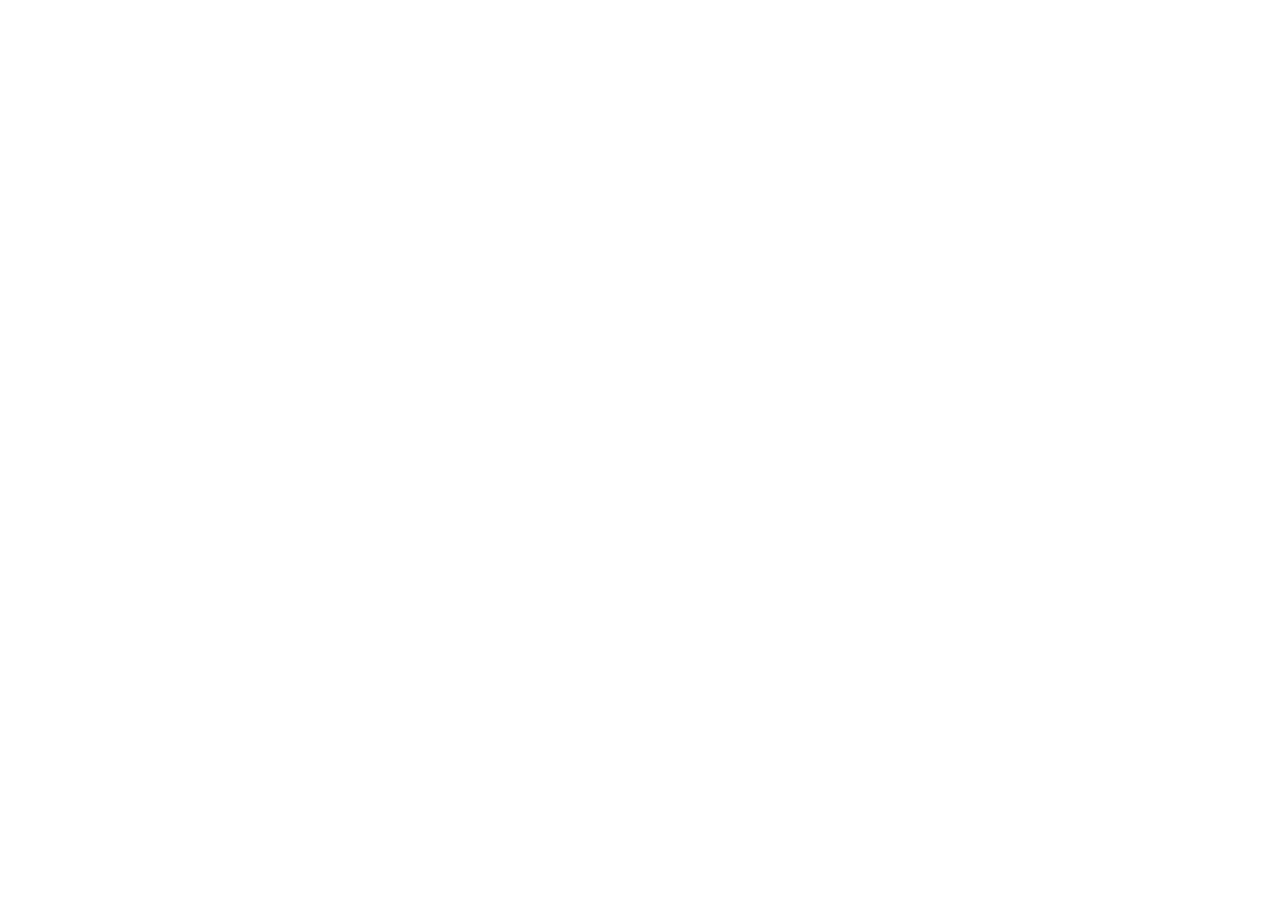
==== index.html @ 3d3da6aa "Privacy page and home redirect for GitHub Pages" ====
<!doctype html><meta charset="utf-8"><title>Papers for Peace of Mind</title><meta http-equiv="refresh" content="0;url=https://www.etsy.com/shop/PapersForPeaceOfMind"><a href="https://www.etsy.com/shop/PapersForPeaceOfMind">Papers for Peace of Mind on Etsy</a>
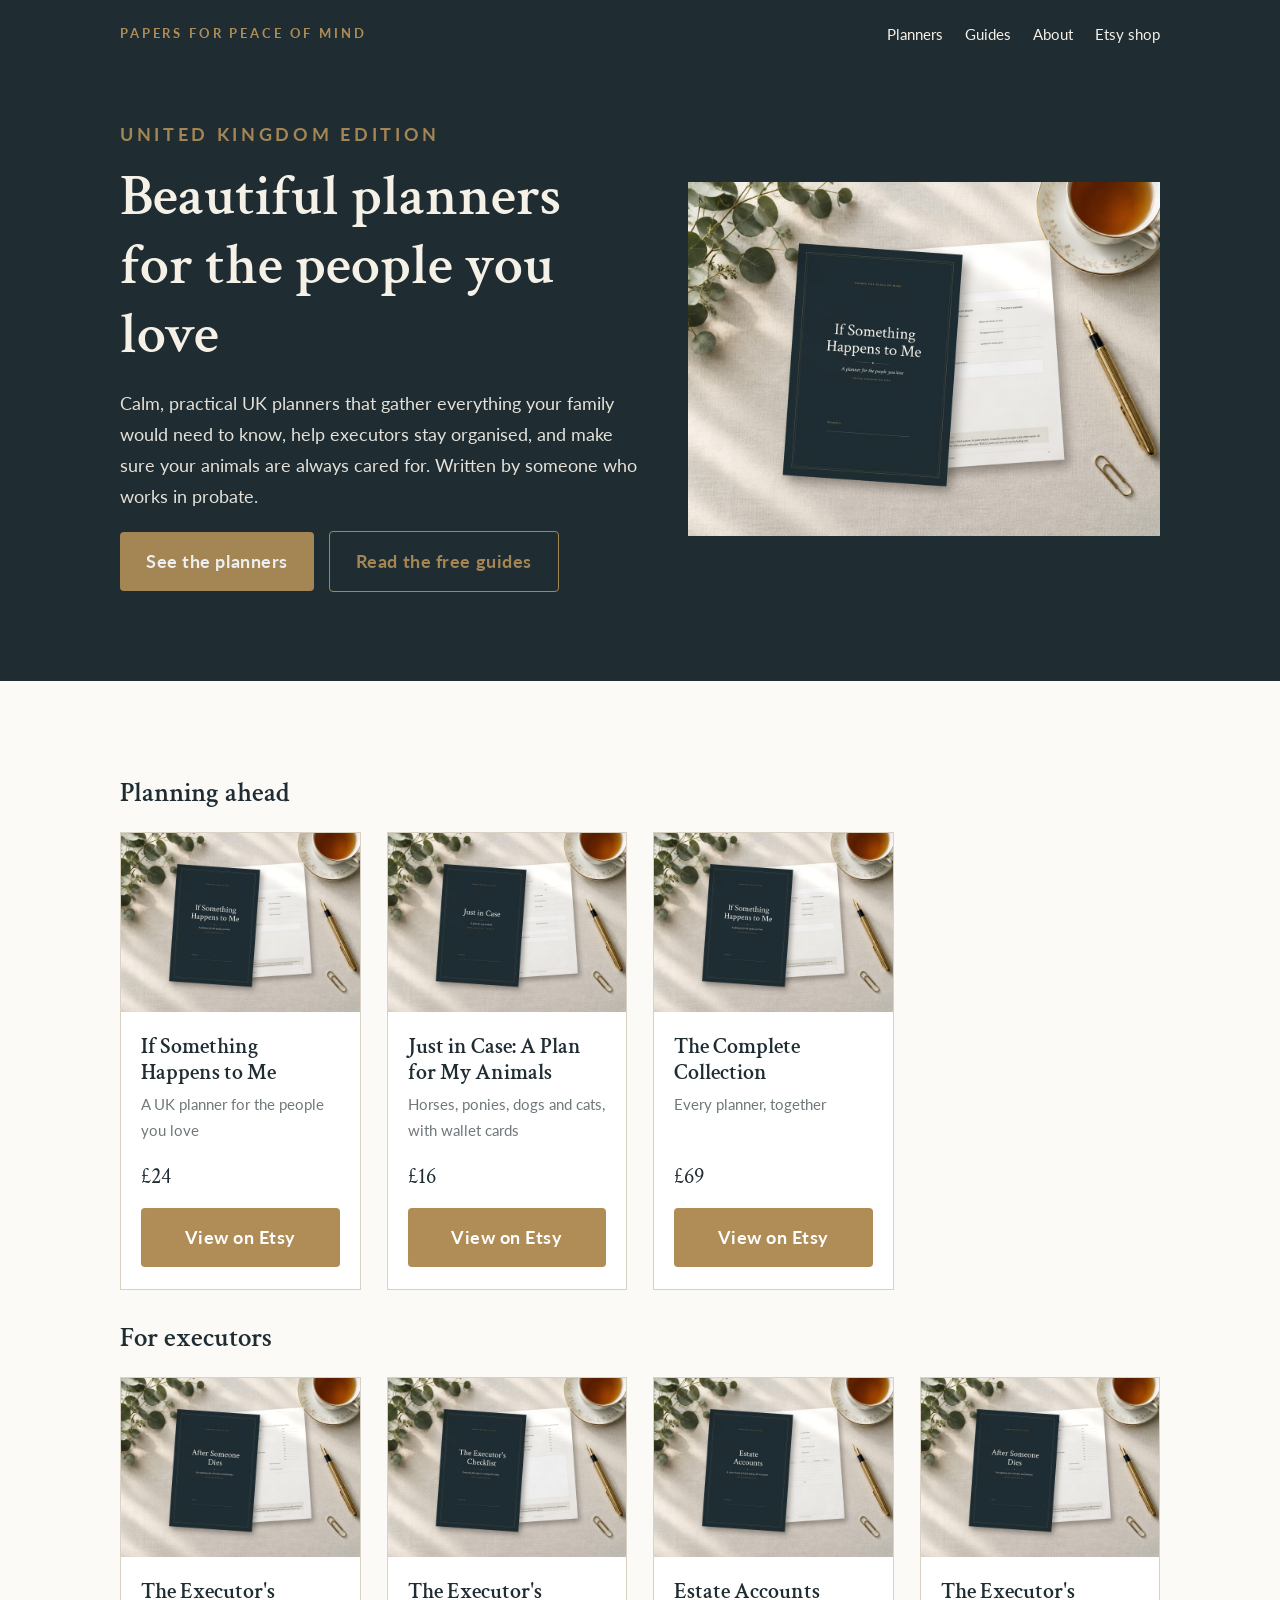
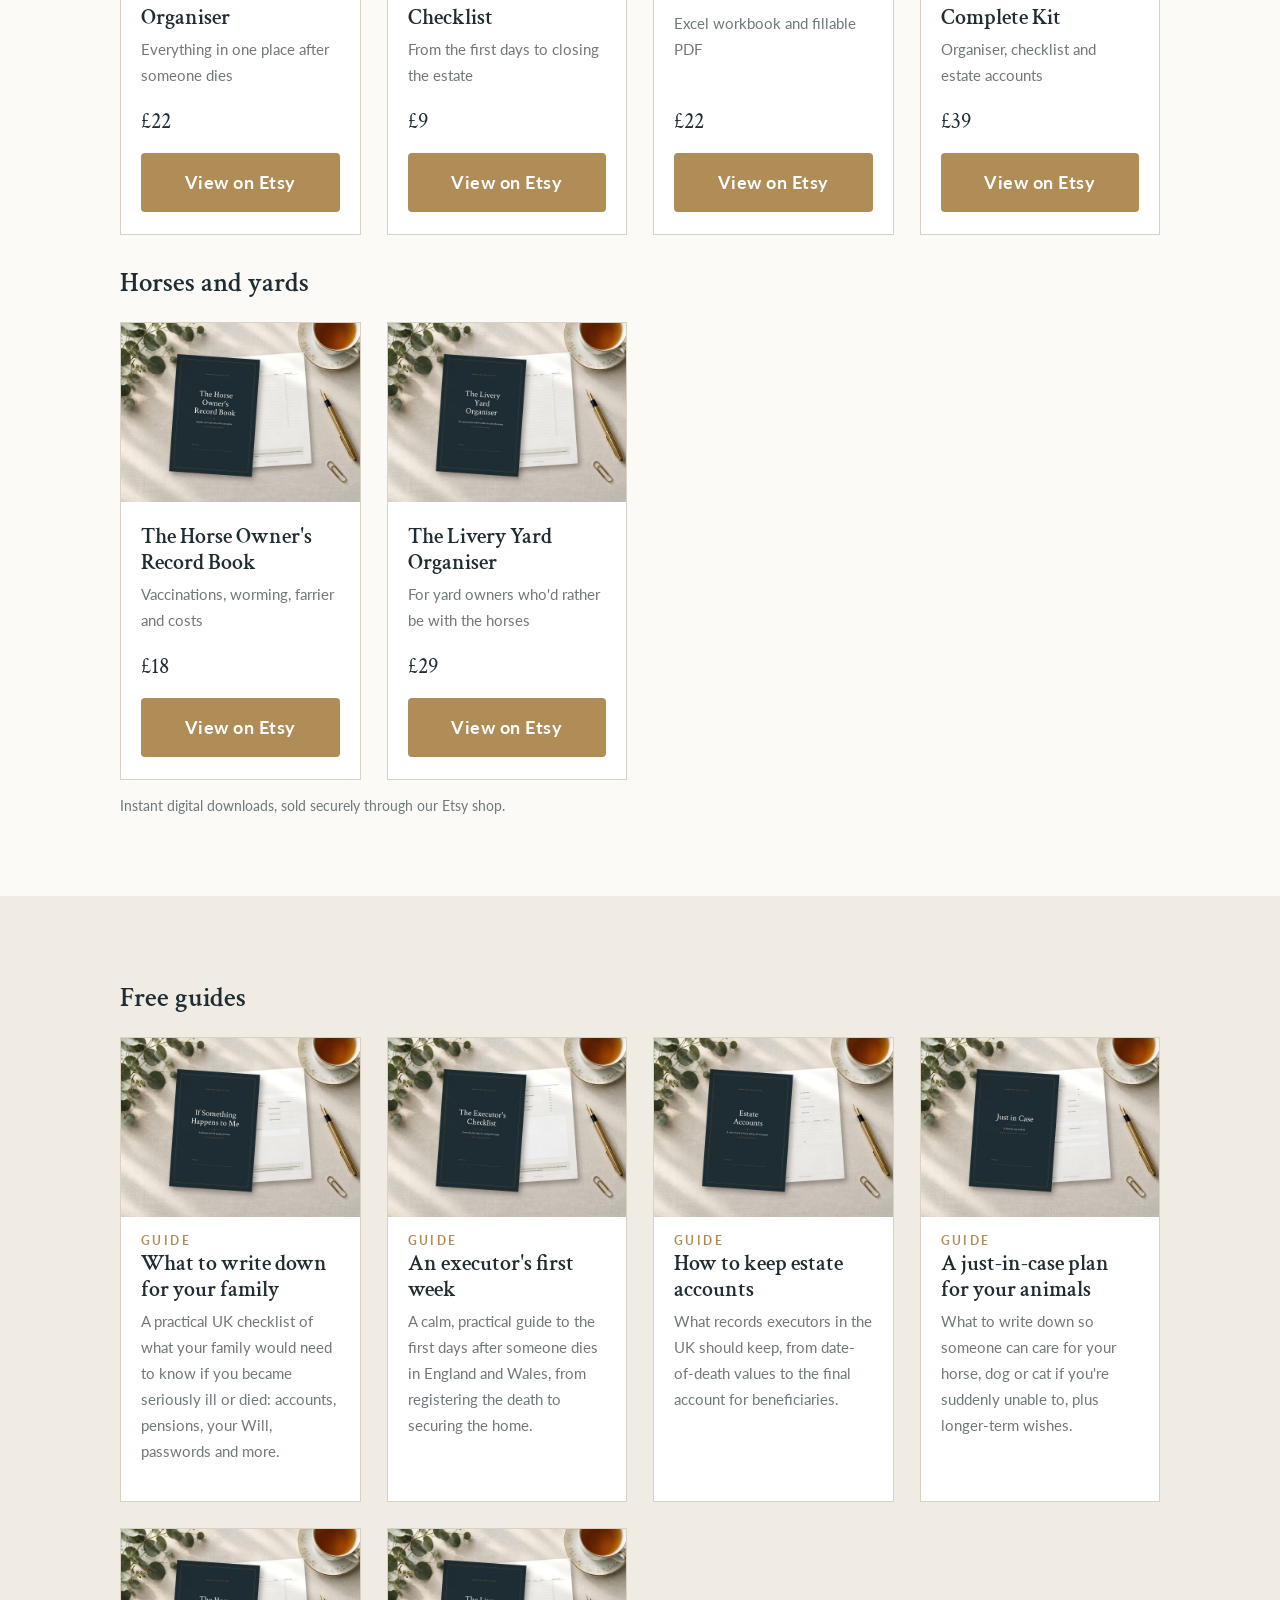
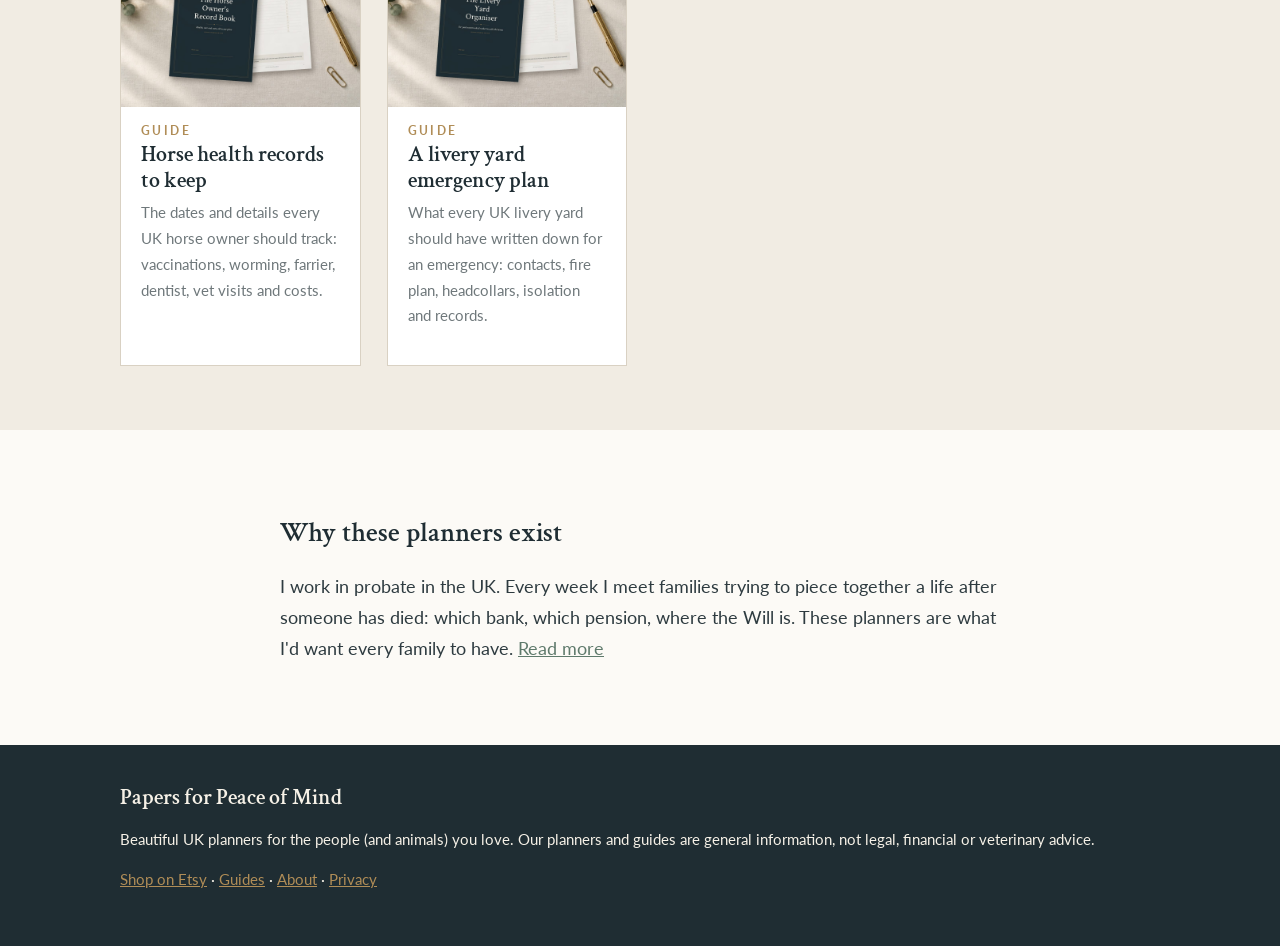
==== commit 26e67ae7: "Papers for Peace of Mind website: home, about, 6 guides" ====
--- a/index.html
+++ b/index.html
@@ -1 +1,32 @@
-<!doctype html><meta charset="utf-8"><title>Papers for Peace of Mind</title><meta http-equiv="refresh" content="0;url=https://www.etsy.com/shop/PapersForPeaceOfMind"><a href="https://www.etsy.com/shop/PapersForPeaceOfMind">Papers for Peace of Mind on Etsy</a>+<!doctype html>
+<html lang="en-GB"><head><meta charset="utf-8"><meta name="viewport" content="width=device-width,initial-scale=1">
+<title>Papers for Peace of Mind: beautiful UK planners for the people you love</title><meta name="description" content="Premium UK end of life planners, executor organisers and horse care records. Written by someone who works in probate. Instant downloads.">
+<link rel="canonical" href="https://papersforpeaceofmind.co.uk/"><meta property="og:title" content="Papers for Peace of Mind: beautiful UK planners for the people you love"><meta property="og:description" content="Premium UK end of life planners, executor organisers and horse care records. Written by someone who works in probate. Instant downloads.">
+<meta property="og:image" content="https://papersforpeaceofmind.co.uk/img/planner-desk.jpg"><meta property="og:url" content="https://papersforpeaceofmind.co.uk/"><meta name="twitter:card" content="summary_large_image">
+<link rel="preconnect" href="https://fonts.googleapis.com"><link rel="preconnect" href="https://fonts.gstatic.com" crossorigin>
+<link href="https://fonts.googleapis.com/css2?family=Crimson+Text:ital,wght@0,400;0,600;1,400&family=Lato:wght@400;700&display=swap" rel="stylesheet">
+<link rel="stylesheet" href="/style.css"><link rel="icon" href="/img/icon.png"><script type="application/ld+json">{"@context": "https://schema.org", "@type": "Organization", "name": "Papers for Peace of Mind", "url": "https://papersforpeaceofmind.co.uk", "logo": "https://papersforpeaceofmind.co.uk/img/icon.png", "sameAs": ["https://www.etsy.com/shop/PapersForPeaceOfMind"]}</script>
+</head><body>
+<header><div class="wrap"><a class="brand" href="/">Papers for Peace of Mind</a>
+<nav><a href="/#planners">Planners</a><a href="/guides/">Guides</a><a href="/about.html">About</a><a href="https://www.etsy.com/shop/PapersForPeaceOfMind">Etsy shop</a></nav></div></header>
+<div class="hero"><div class="wrap"><div><p class="eyebrow">United Kingdom edition</p>
+<h1>Beautiful planners for the people you love</h1>
+<p>Calm, practical UK planners that gather everything your family would need to know, help executors stay organised, and make sure your animals are always cared for. Written by someone who works in probate.</p>
+<p><a class="btn" href="#planners">See the planners</a> &nbsp; <a class="btn ghost" href="/guides/">Read the free guides</a></p></div>
+<img src="/img/planner-desk.jpg" alt="If Something Happens to Me planner on a linen desk with tea and a gold pen" width="1200" height="900"></div></div>
+<section id="planners"><div class="wrap"><h2 style="margin-top:1.2em">Planning ahead</h2><div class="grid"><div class="card"><a href="https://www.etsy.com/listing/4614235521"><img src="/img/planner-desk.jpg" alt="If Something Happens to Me printed on a linen desk" loading="lazy" width="1200" height="900"></a>
+<div class="body"><h3>If Something Happens to Me</h3><p>A UK planner for the people you love</p><div class="price">£24</div><a class="btn" href="https://www.etsy.com/listing/4614235521">View on Etsy</a></div></div><div class="card"><a href="https://www.etsy.com/listing/4614235833"><img src="/img/animals-desk.jpg" alt="Just in Case: A Plan for My Animals printed on a linen desk" loading="lazy" width="1200" height="900"></a>
+<div class="body"><h3>Just in Case: A Plan for My Animals</h3><p>Horses, ponies, dogs and cats, with wallet cards</p><div class="price">£16</div><a class="btn" href="https://www.etsy.com/listing/4614235833">View on Etsy</a></div></div><div class="card"><a href="https://www.etsy.com/listing/4614236165"><img src="/img/collection-desk.jpg" alt="The Complete Collection printed on a linen desk" loading="lazy" width="1200" height="900"></a>
+<div class="body"><h3>The Complete Collection</h3><p>Every planner, together</p><div class="price">£69</div><a class="btn" href="https://www.etsy.com/listing/4614236165">View on Etsy</a></div></div></div><h2 style="margin-top:1.2em">For executors</h2><div class="grid"><div class="card"><a href="https://www.etsy.com/listing/4614235631"><img src="/img/executor-desk.jpg" alt="The Executor&#x27;s Organiser printed on a linen desk" loading="lazy" width="1200" height="900"></a>
+<div class="body"><h3>The Executor&#x27;s Organiser</h3><p>Everything in one place after someone dies</p><div class="price">£22</div><a class="btn" href="https://www.etsy.com/listing/4614235631">View on Etsy</a></div></div><div class="card"><a href="https://www.etsy.com/listing/4614235945"><img src="/img/checklist-desk.jpg" alt="The Executor&#x27;s Checklist printed on a linen desk" loading="lazy" width="1200" height="900"></a>
+<div class="body"><h3>The Executor&#x27;s Checklist</h3><p>From the first days to closing the estate</p><div class="price">£9</div><a class="btn" href="https://www.etsy.com/listing/4614235945">View on Etsy</a></div></div><div class="card"><a href="https://www.etsy.com/listing/4614235729"><img src="/img/accounts-desk.jpg" alt="Estate Accounts printed on a linen desk" loading="lazy" width="1200" height="900"></a>
+<div class="body"><h3>Estate Accounts</h3><p>Excel workbook and fillable PDF</p><div class="price">£22</div><a class="btn" href="https://www.etsy.com/listing/4614235729">View on Etsy</a></div></div><div class="card"><a href="https://www.etsy.com/listing/4614236037"><img src="/img/kit-desk.jpg" alt="The Executor&#x27;s Complete Kit printed on a linen desk" loading="lazy" width="1200" height="900"></a>
+<div class="body"><h3>The Executor&#x27;s Complete Kit</h3><p>Organiser, checklist and estate accounts</p><div class="price">£39</div><a class="btn" href="https://www.etsy.com/listing/4614236037">View on Etsy</a></div></div></div><h2 style="margin-top:1.2em">Horses and yards</h2><div class="grid"><div class="card"><a href="https://www.etsy.com/listing/4614252629"><img src="/img/horse-desk.jpg" alt="The Horse Owner&#x27;s Record Book printed on a linen desk" loading="lazy" width="1200" height="900"></a>
+<div class="body"><h3>The Horse Owner&#x27;s Record Book</h3><p>Vaccinations, worming, farrier and costs</p><div class="price">£18</div><a class="btn" href="https://www.etsy.com/listing/4614252629">View on Etsy</a></div></div><div class="card"><a href="https://www.etsy.com/listing/4614266438"><img src="/img/livery-desk.jpg" alt="The Livery Yard Organiser printed on a linen desk" loading="lazy" width="1200" height="900"></a>
+<div class="body"><h3>The Livery Yard Organiser</h3><p>For yard owners who&#x27;d rather be with the horses</p><div class="price">£29</div><a class="btn" href="https://www.etsy.com/listing/4614266438">View on Etsy</a></div></div></div><p class="note">Instant digital downloads, sold securely through our Etsy shop.</p></div></section>
+<section class="stone"><div class="wrap guides"><h2>Free guides</h2><div class="grid"><a class="card" href="/guides/what-to-write-down-for-your-family.html"><img src="/img/planner-desk.jpg" alt="" loading="lazy" width="1200" height="900"><div class="body"><span class="eyebrow">Guide</span><h3>What to write down for your family</h3><p>A practical UK checklist of what your family would need to know if you became seriously ill or died: accounts, pensions, your Will, passwords and more.</p></div></a><a class="card" href="/guides/executor-first-week-uk.html"><img src="/img/checklist-desk.jpg" alt="" loading="lazy" width="1200" height="900"><div class="body"><span class="eyebrow">Guide</span><h3>An executor&#x27;s first week</h3><p>A calm, practical guide to the first days after someone dies in England and Wales, from registering the death to securing the home.</p></div></a><a class="card" href="/guides/how-to-keep-estate-accounts.html"><img src="/img/accounts-desk.jpg" alt="" loading="lazy" width="1200" height="900"><div class="body"><span class="eyebrow">Guide</span><h3>How to keep estate accounts</h3><p>What records executors in the UK should keep, from date-of-death values to the final account for beneficiaries.</p></div></a><a class="card" href="/guides/pet-and-horse-emergency-plan.html"><img src="/img/animals-desk.jpg" alt="" loading="lazy" width="1200" height="900"><div class="body"><span class="eyebrow">Guide</span><h3>A just-in-case plan for your animals</h3><p>What to write down so someone can care for your horse, dog or cat if you&#x27;re suddenly unable to, plus longer-term wishes.</p></div></a><a class="card" href="/guides/horse-health-records.html"><img src="/img/horse-desk.jpg" alt="" loading="lazy" width="1200" height="900"><div class="body"><span class="eyebrow">Guide</span><h3>Horse health records to keep</h3><p>The dates and details every UK horse owner should track: vaccinations, worming, farrier, dentist, vet visits and costs.</p></div></a><a class="card" href="/guides/livery-yard-emergency-plan.html"><img src="/img/livery-desk.jpg" alt="" loading="lazy" width="1200" height="900"><div class="body"><span class="eyebrow">Guide</span><h3>A livery yard emergency plan</h3><p>What every UK livery yard should have written down for an emergency: contacts, fire plan, headcollars, isolation and records.</p></div></a></div></div></section>
+<section><div class="wrap narrow"><h2>Why these planners exist</h2><p>I work in probate in the UK. Every week I meet families trying to piece together a life after someone has died: which bank, which pension, where the Will is. These planners are what I'd want every family to have. <a href="/about.html">Read more</a></p></div></section>
+<footer><div class="wrap"><p class="serif" style="font-size:1.4rem;color:var(--cream);margin:0 0 6px">Papers for Peace of Mind</p>
+<p>Beautiful UK planners for the people (and animals) you love. Our planners and guides are general information, not legal, financial or veterinary advice.</p>
+<p><a href="https://www.etsy.com/shop/PapersForPeaceOfMind">Shop on Etsy</a> · <a href="/guides/">Guides</a> · <a href="/about.html">About</a> · <a href="/privacy.html">Privacy</a></p></div></footer>
+</body></html>
--- a/style.css
+++ b/style.css
@@ -0,0 +1,25 @@
+:root{--ink:#1F2D33;--text:#2E3B40;--soft:#6F787B;--brass:#B08D57;--paper:#FCFAF6;--stone:#F1ECE3;--cream:#F6F1E7;--sage:#5F7A6C;--hair:#D9D1C3}
+*{box-sizing:border-box}body{margin:0;background:var(--paper);color:var(--text);font:18px/1.7 'Lato',system-ui,sans-serif}
+h1,h2,h3,.serif{font-family:'Crimson Text',Georgia,serif;font-weight:600;color:var(--ink);line-height:1.2}
+a{color:var(--sage)}img{max-width:100%;height:auto;display:block}
+.wrap{max-width:1080px;margin:0 auto;padding:0 20px}.narrow{max-width:760px}
+header{background:var(--ink)}header .wrap{display:flex;align-items:center;justify-content:space-between;padding:18px 20px;gap:16px;flex-wrap:wrap}
+.brand{font:700 13px/1 'Lato',sans-serif;letter-spacing:.22em;color:var(--brass);text-decoration:none;text-transform:uppercase}
+nav a{color:var(--cream);text-decoration:none;margin-left:22px;font-size:15px}nav a:hover{color:var(--brass)}
+.hero{background:var(--ink);color:var(--cream);padding:40px 0 70px}.hero .wrap{display:grid;grid-template-columns:1.1fr 1fr;gap:48px;align-items:center}
+.hero h1{color:var(--cream);font-size:clamp(2.3rem,5vw,3.6rem);margin:0 0 16px}.hero p{font-size:1.15rem;opacity:.92}
+.eyebrow{font:700 12px/1 'Lato',sans-serif;letter-spacing:.2em;text-transform:uppercase;color:var(--brass)}
+.btn{display:inline-block;background:var(--brass);color:#fff;text-decoration:none;padding:14px 26px;border-radius:4px;font-weight:700;letter-spacing:.03em}
+.btn.ghost{background:transparent;border:1px solid var(--brass);color:var(--brass)}
+section{padding:64px 0}.stone{background:var(--stone)}
+.grid{display:grid;grid-template-columns:repeat(auto-fill,minmax(240px,1fr));gap:26px}
+.card{background:#fff;border:1px solid var(--hair);display:flex;flex-direction:column}.card .body{padding:18px 20px 22px;display:flex;flex-direction:column;flex:1}
+.card h3{margin:.2em 0 .3em;font-size:1.35rem}.card p{margin:0 0 14px;color:var(--soft);font-size:.95rem}.price{font-family:'Crimson Text',serif;font-size:1.4rem;color:var(--ink);margin-top:auto}
+.card .btn{margin-top:12px;text-align:center}.guides a.card{text-decoration:none;color:inherit}
+.tip{background:var(--stone);border-left:3px solid var(--brass);padding:18px 22px;margin:28px 0;font-family:'Crimson Text',serif;font-style:italic;font-size:1.2rem;color:var(--ink)}
+article h1{font-size:clamp(2rem,4.5vw,2.9rem);margin:.3em 0 .4em}article h2{font-size:1.65rem;margin-top:1.8em}article li{margin-bottom:.5em}
+.byline{color:var(--soft);font-size:.95rem;border-top:1px solid var(--hair);border-bottom:1px solid var(--hair);padding:10px 0;margin:18px 0 26px}
+.cta{background:var(--ink);color:var(--cream);padding:28px;margin:40px 0;display:grid;grid-template-columns:160px 1fr;gap:24px;align-items:center}
+.cta h3{color:var(--cream);margin:.1em 0 .3em}.cta p{margin:0 0 14px;opacity:.9}
+.note{font-size:.88rem;color:var(--soft)}footer{background:var(--ink);color:var(--cream);padding:40px 0;font-size:.92rem}footer a{color:var(--brass)}
+@media(max-width:760px){.hero .wrap{grid-template-columns:1fr}.cta{grid-template-columns:1fr}nav a{margin:0 16px 0 0}}
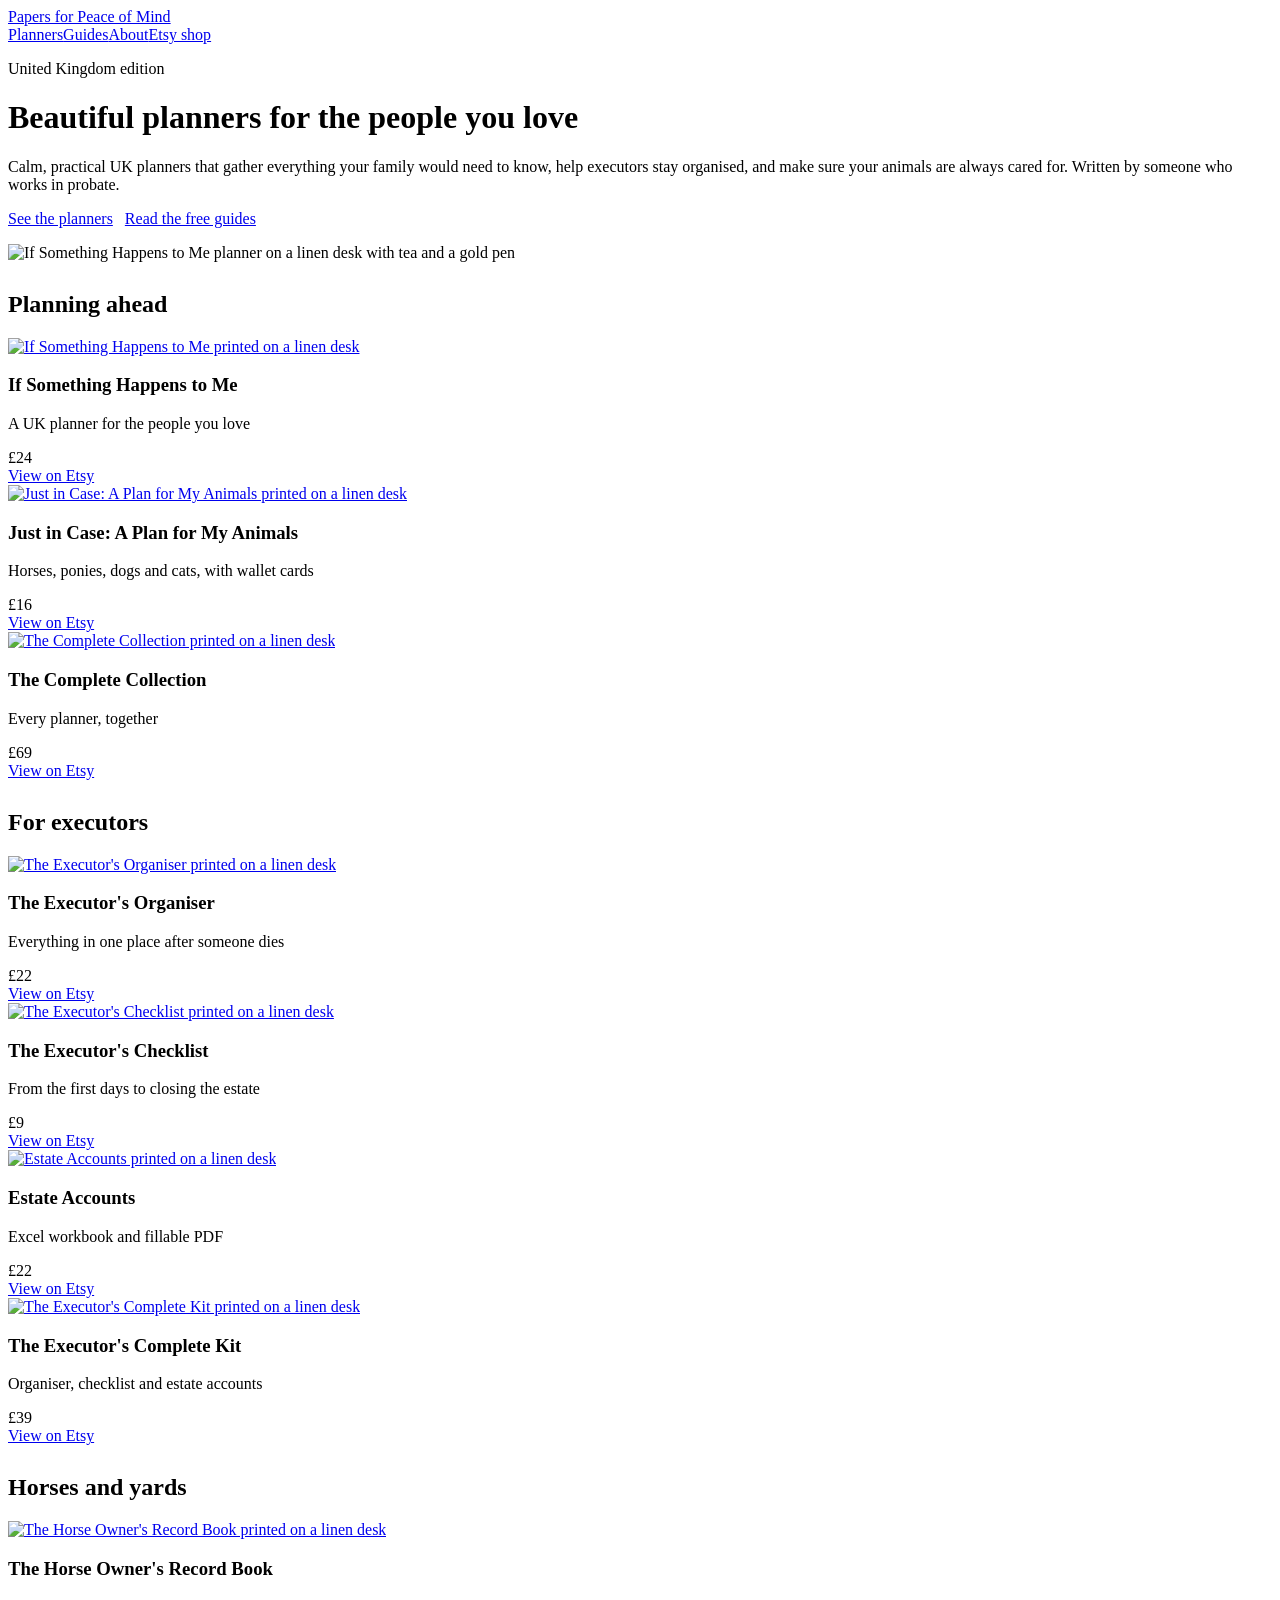
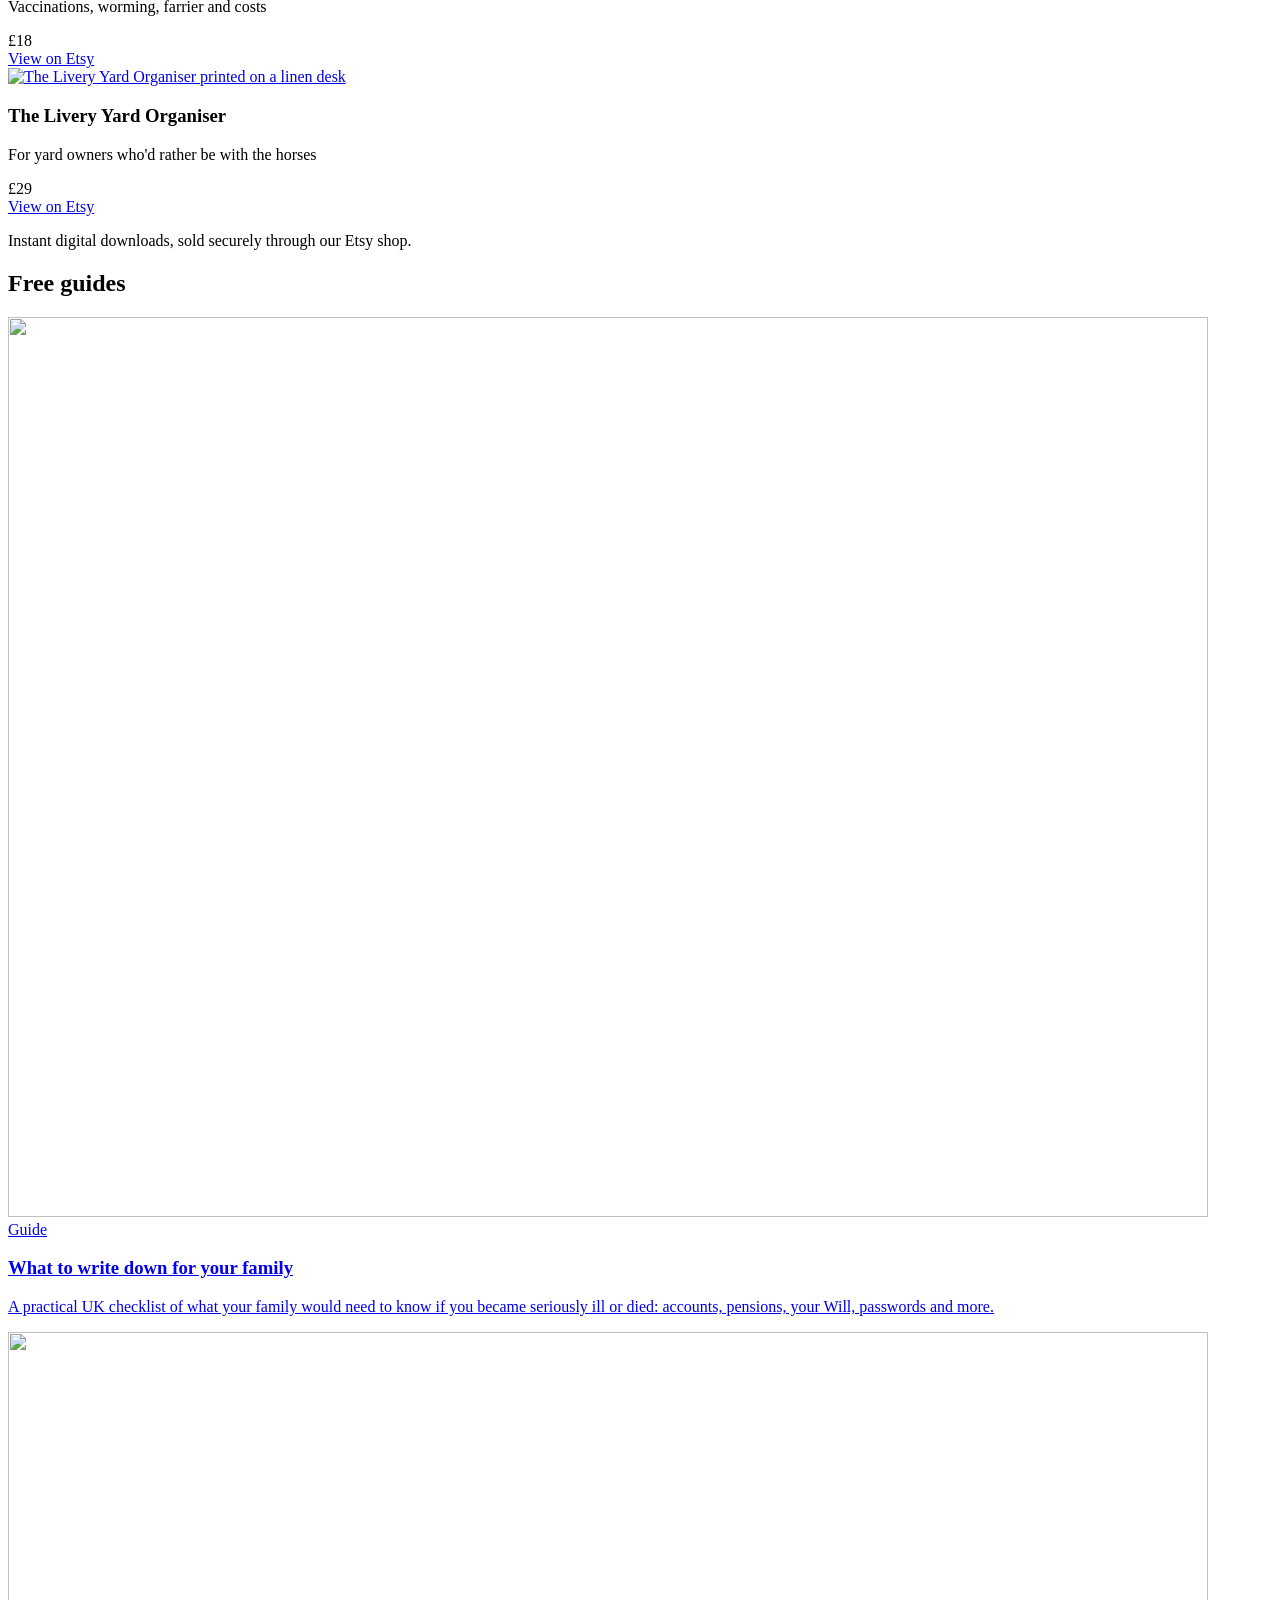
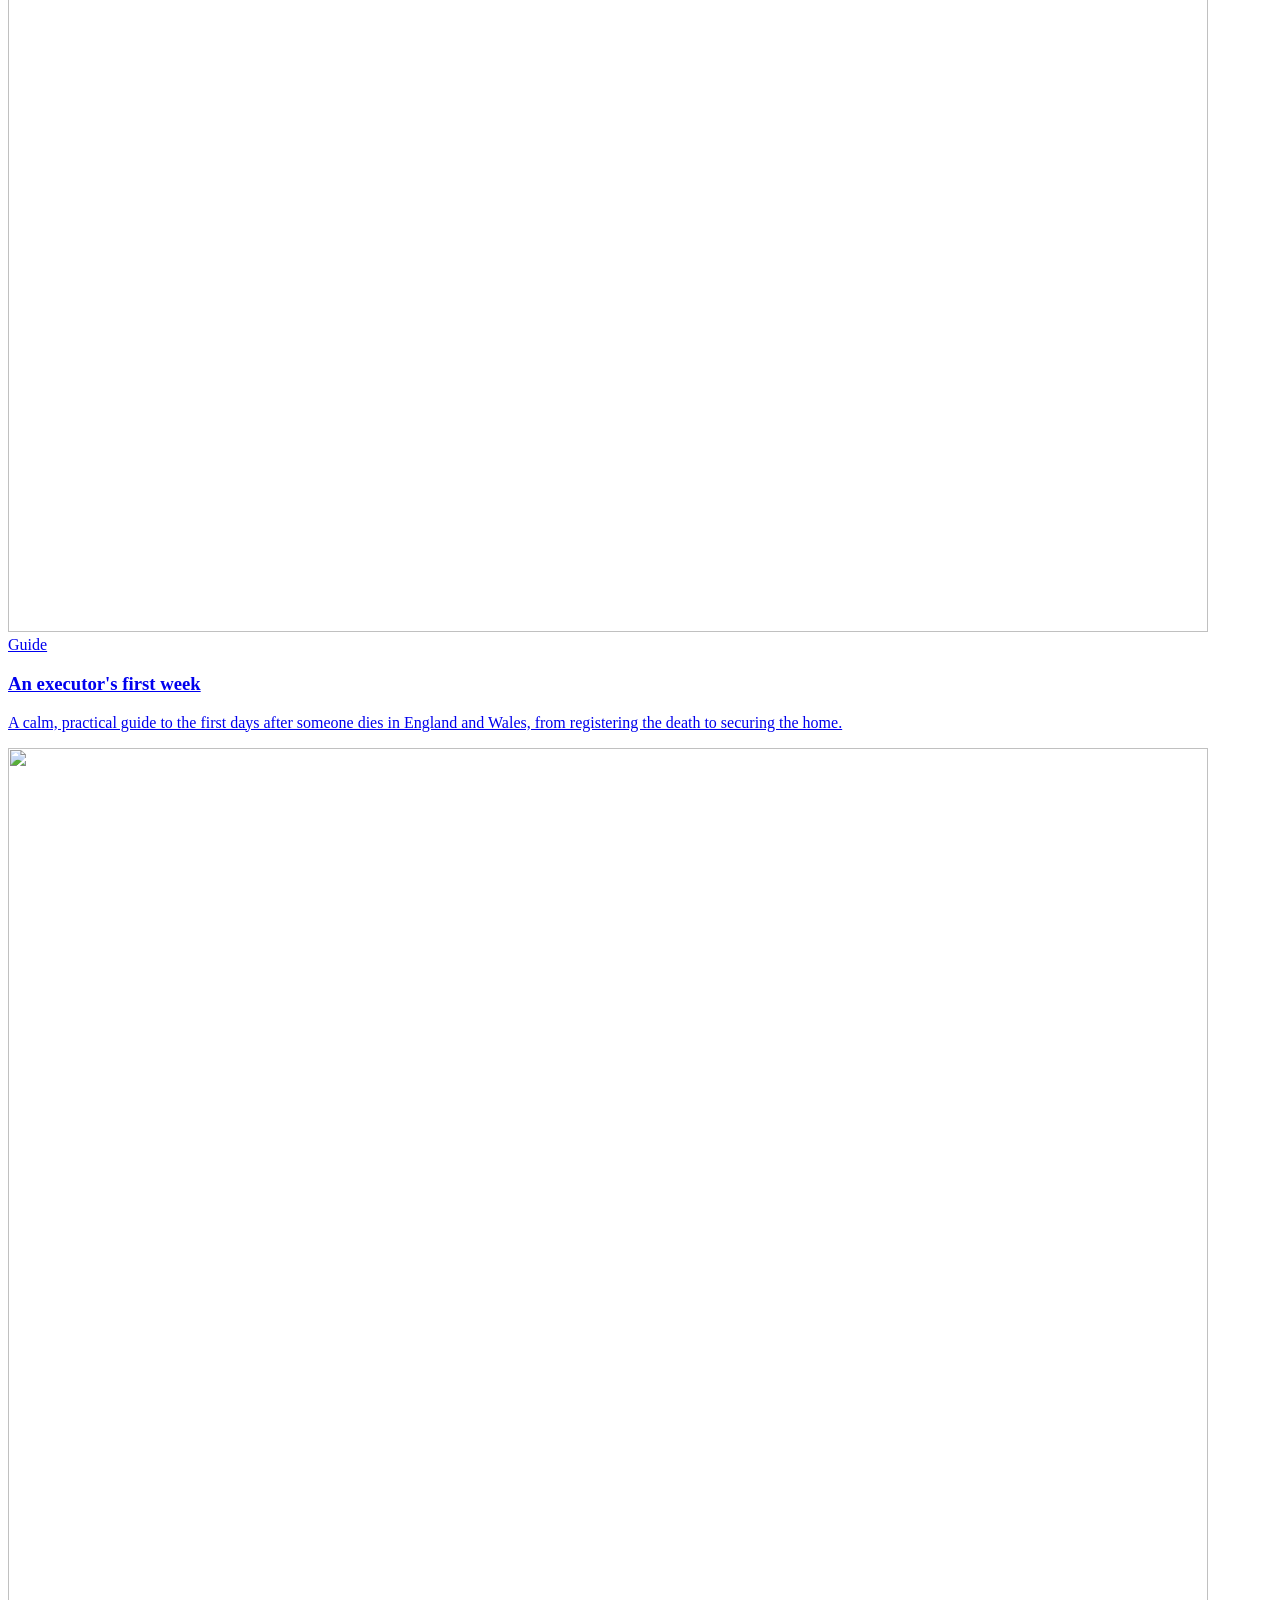
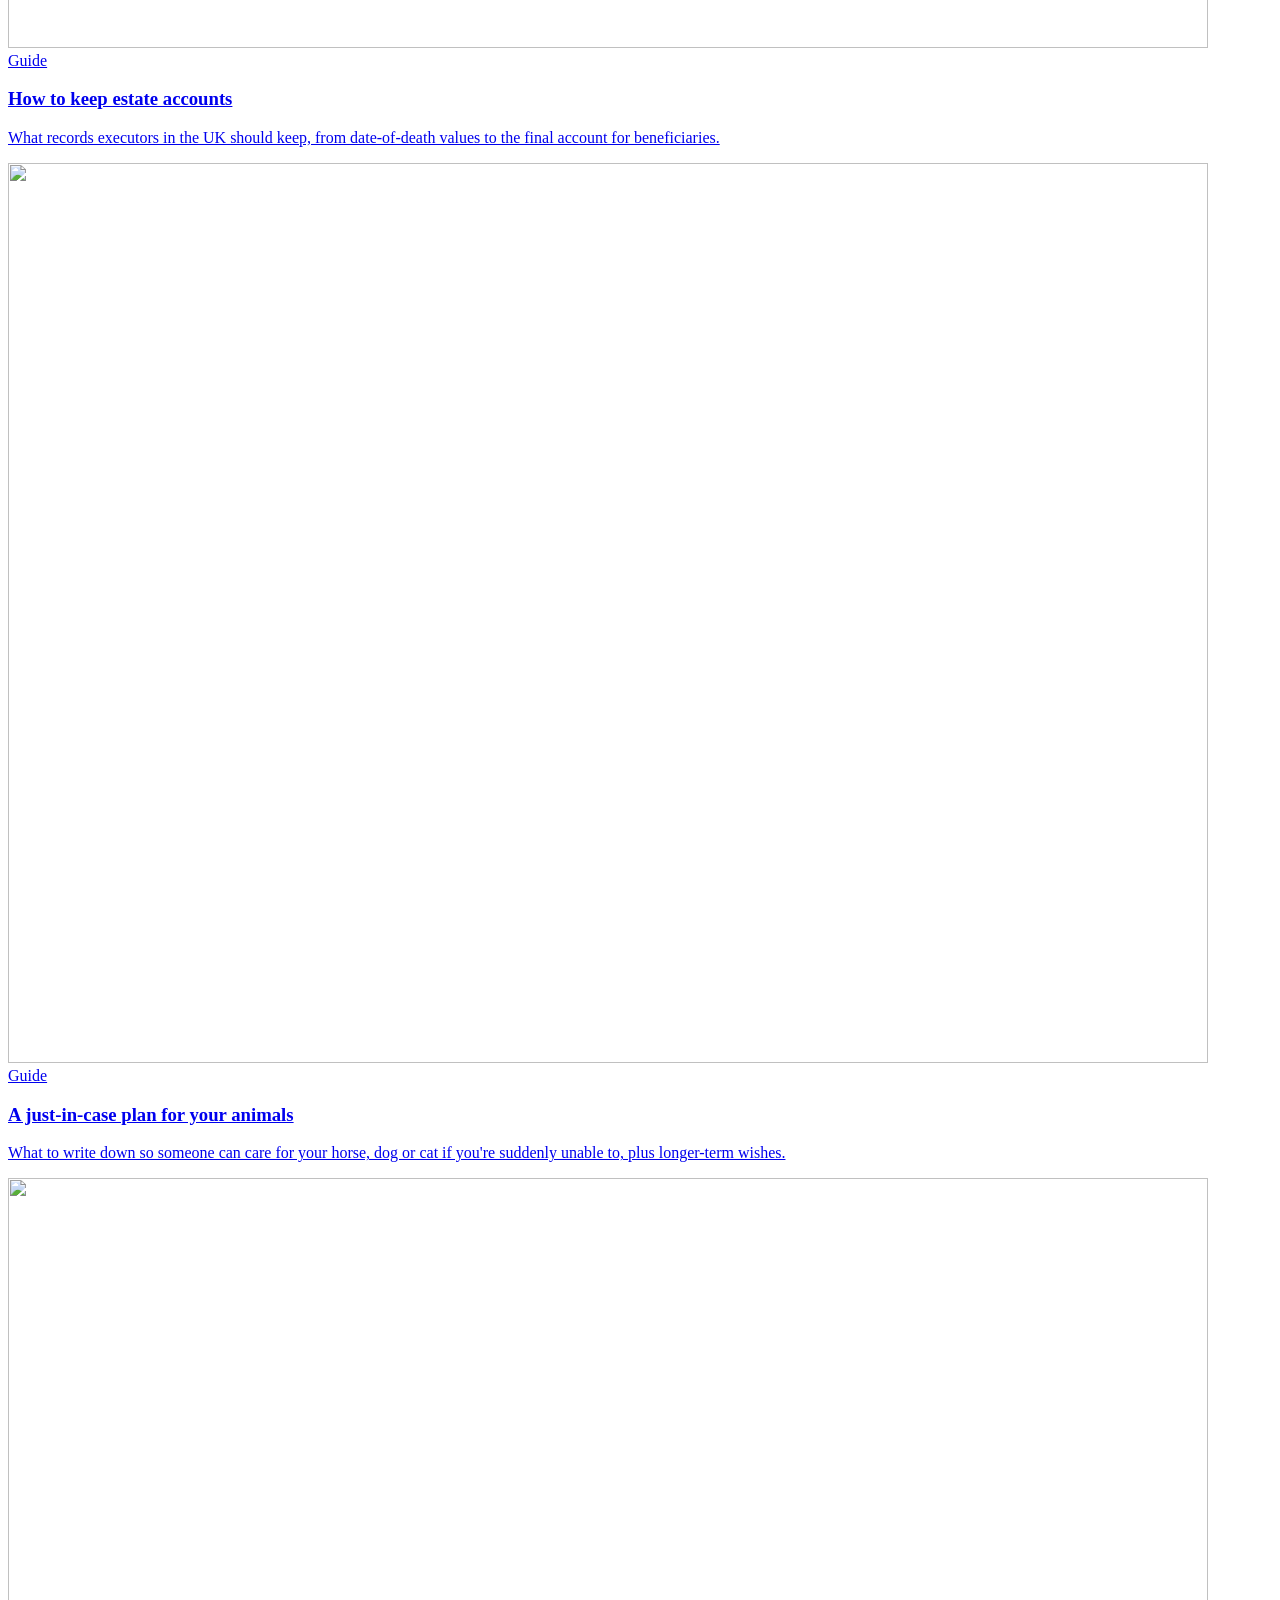
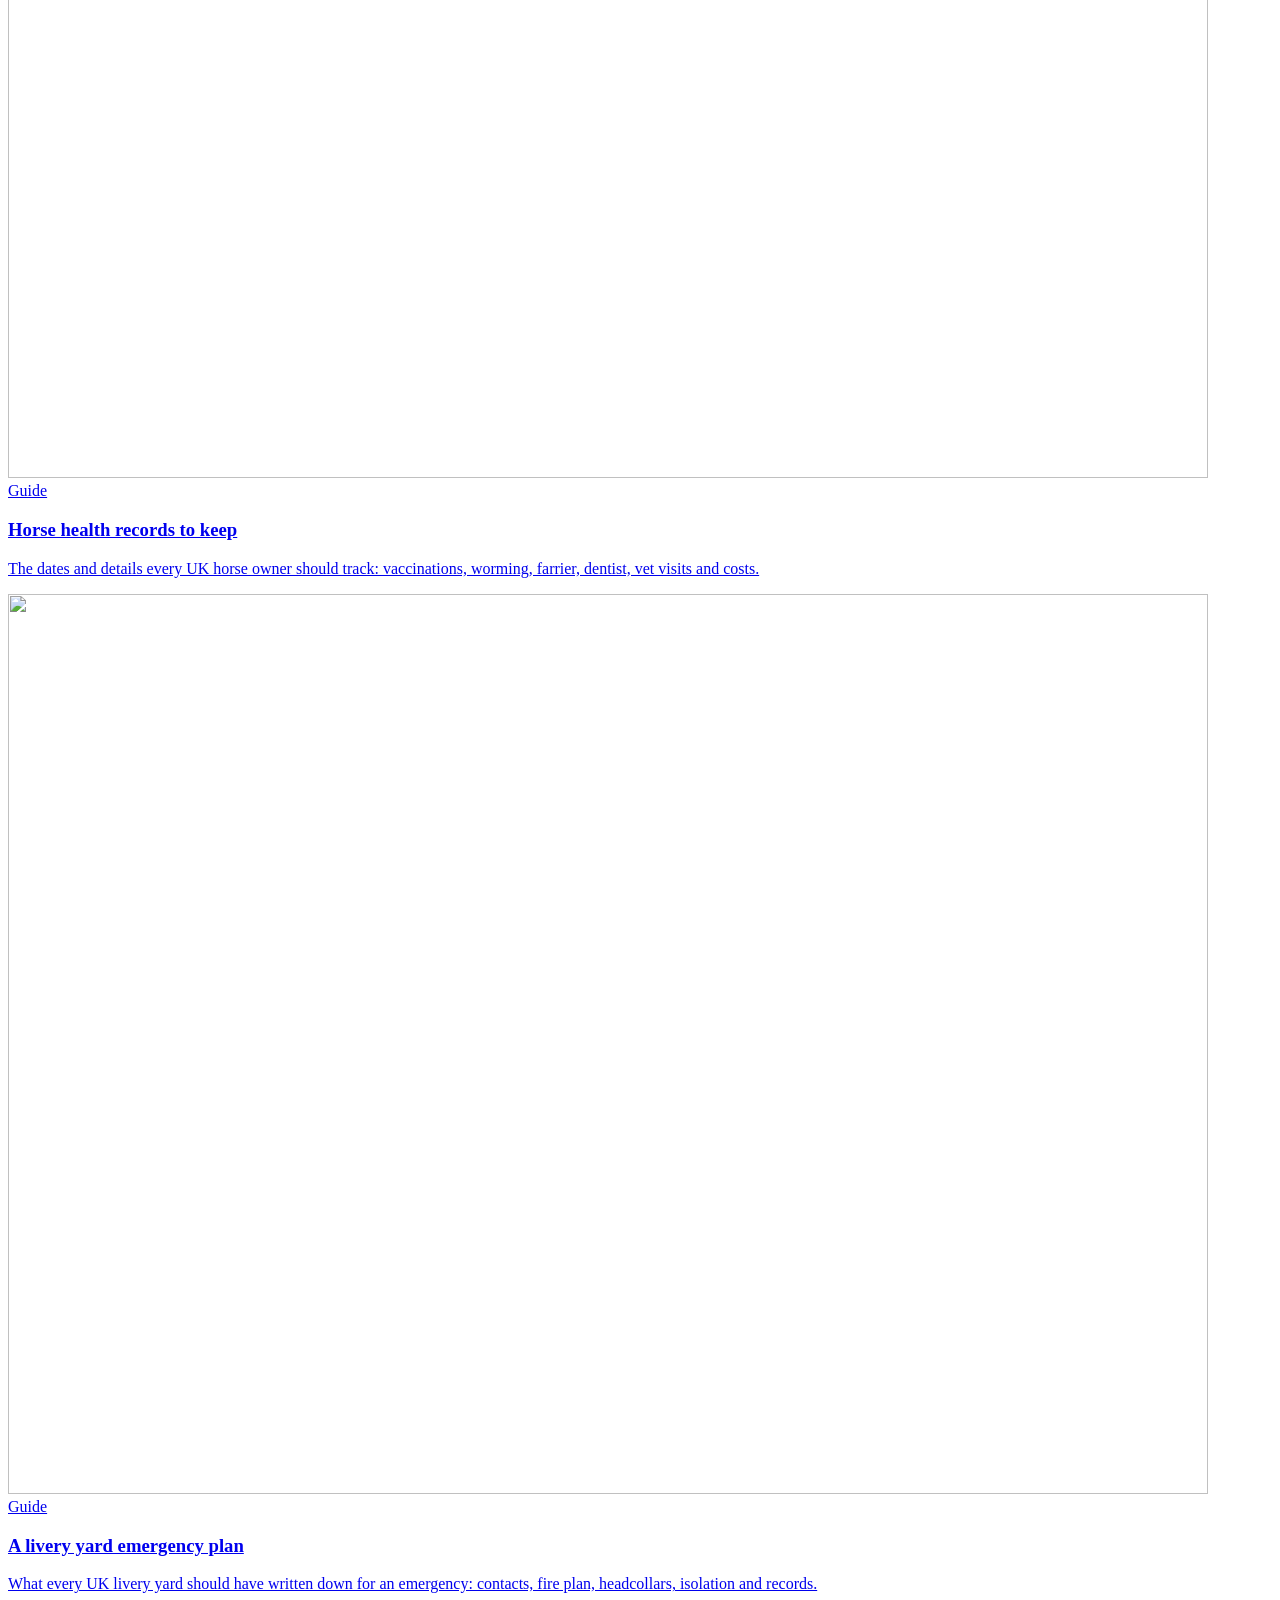
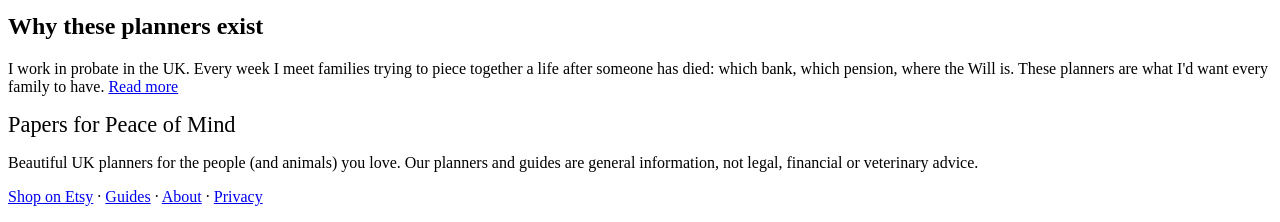
==== commit 09751da9: "Make the site work at its GitHub Pages address; add IndexNow key Co-Authored-By: Claude Opus 5.5 <no" ====
--- a/index.html
+++ b/index.html
@@ -1,32 +1,32 @@
 <!doctype html>
 <html lang="en-GB"><head><meta charset="utf-8"><meta name="viewport" content="width=device-width,initial-scale=1">
 <title>Papers for Peace of Mind: beautiful UK planners for the people you love</title><meta name="description" content="Premium UK end of life planners, executor organisers and horse care records. Written by someone who works in probate. Instant downloads.">
-<link rel="canonical" href="https://papersforpeaceofmind.co.uk/"><meta property="og:title" content="Papers for Peace of Mind: beautiful UK planners for the people you love"><meta property="og:description" content="Premium UK end of life planners, executor organisers and horse care records. Written by someone who works in probate. Instant downloads.">
-<meta property="og:image" content="https://papersforpeaceofmind.co.uk/img/planner-desk.jpg"><meta property="og:url" content="https://papersforpeaceofmind.co.uk/"><meta name="twitter:card" content="summary_large_image">
+<link rel="canonical" href="https://hopenebbs.github.io/PapersForPeaceOfMind/"><meta property="og:title" content="Papers for Peace of Mind: beautiful UK planners for the people you love"><meta property="og:description" content="Premium UK end of life planners, executor organisers and horse care records. Written by someone who works in probate. Instant downloads.">
+<meta property="og:image" content="https://hopenebbs.github.io/PapersForPeaceOfMind/img/planner-desk.jpg"><meta property="og:url" content="https://hopenebbs.github.io/PapersForPeaceOfMind/"><meta name="twitter:card" content="summary_large_image">
 <link rel="preconnect" href="https://fonts.googleapis.com"><link rel="preconnect" href="https://fonts.gstatic.com" crossorigin>
 <link href="https://fonts.googleapis.com/css2?family=Crimson+Text:ital,wght@0,400;0,600;1,400&family=Lato:wght@400;700&display=swap" rel="stylesheet">
-<link rel="stylesheet" href="/style.css"><link rel="icon" href="/img/icon.png"><script type="application/ld+json">{"@context": "https://schema.org", "@type": "Organization", "name": "Papers for Peace of Mind", "url": "https://papersforpeaceofmind.co.uk", "logo": "https://papersforpeaceofmind.co.uk/img/icon.png", "sameAs": ["https://www.etsy.com/shop/PapersForPeaceOfMind"]}</script>
+<link rel="stylesheet" href="/PapersForPeaceOfMind/style.css"><link rel="icon" href="/PapersForPeaceOfMind/img/icon.png"><script type="application/ld+json">{"@context": "https://schema.org", "@type": "Organization", "name": "Papers for Peace of Mind", "url": "https://hopenebbs.github.io/PapersForPeaceOfMind", "logo": "https://hopenebbs.github.io/PapersForPeaceOfMind/img/icon.png", "sameAs": ["https://www.etsy.com/shop/PapersForPeaceOfMind"]}</script>
 </head><body>
-<header><div class="wrap"><a class="brand" href="/">Papers for Peace of Mind</a>
-<nav><a href="/#planners">Planners</a><a href="/guides/">Guides</a><a href="/about.html">About</a><a href="https://www.etsy.com/shop/PapersForPeaceOfMind">Etsy shop</a></nav></div></header>
+<header><div class="wrap"><a class="brand" href="/PapersForPeaceOfMind/">Papers for Peace of Mind</a>
+<nav><a href="/PapersForPeaceOfMind/#planners">Planners</a><a href="/PapersForPeaceOfMind/guides/">Guides</a><a href="/PapersForPeaceOfMind/about.html">About</a><a href="https://www.etsy.com/shop/PapersForPeaceOfMind">Etsy shop</a></nav></div></header>
 <div class="hero"><div class="wrap"><div><p class="eyebrow">United Kingdom edition</p>
 <h1>Beautiful planners for the people you love</h1>
 <p>Calm, practical UK planners that gather everything your family would need to know, help executors stay organised, and make sure your animals are always cared for. Written by someone who works in probate.</p>
-<p><a class="btn" href="#planners">See the planners</a> &nbsp; <a class="btn ghost" href="/guides/">Read the free guides</a></p></div>
-<img src="/img/planner-desk.jpg" alt="If Something Happens to Me planner on a linen desk with tea and a gold pen" width="1200" height="900"></div></div>
-<section id="planners"><div class="wrap"><h2 style="margin-top:1.2em">Planning ahead</h2><div class="grid"><div class="card"><a href="https://www.etsy.com/listing/4614235521"><img src="/img/planner-desk.jpg" alt="If Something Happens to Me printed on a linen desk" loading="lazy" width="1200" height="900"></a>
-<div class="body"><h3>If Something Happens to Me</h3><p>A UK planner for the people you love</p><div class="price">£24</div><a class="btn" href="https://www.etsy.com/listing/4614235521">View on Etsy</a></div></div><div class="card"><a href="https://www.etsy.com/listing/4614235833"><img src="/img/animals-desk.jpg" alt="Just in Case: A Plan for My Animals printed on a linen desk" loading="lazy" width="1200" height="900"></a>
-<div class="body"><h3>Just in Case: A Plan for My Animals</h3><p>Horses, ponies, dogs and cats, with wallet cards</p><div class="price">£16</div><a class="btn" href="https://www.etsy.com/listing/4614235833">View on Etsy</a></div></div><div class="card"><a href="https://www.etsy.com/listing/4614236165"><img src="/img/collection-desk.jpg" alt="The Complete Collection printed on a linen desk" loading="lazy" width="1200" height="900"></a>
-<div class="body"><h3>The Complete Collection</h3><p>Every planner, together</p><div class="price">£69</div><a class="btn" href="https://www.etsy.com/listing/4614236165">View on Etsy</a></div></div></div><h2 style="margin-top:1.2em">For executors</h2><div class="grid"><div class="card"><a href="https://www.etsy.com/listing/4614235631"><img src="/img/executor-desk.jpg" alt="The Executor&#x27;s Organiser printed on a linen desk" loading="lazy" width="1200" height="900"></a>
-<div class="body"><h3>The Executor&#x27;s Organiser</h3><p>Everything in one place after someone dies</p><div class="price">£22</div><a class="btn" href="https://www.etsy.com/listing/4614235631">View on Etsy</a></div></div><div class="card"><a href="https://www.etsy.com/listing/4614235945"><img src="/img/checklist-desk.jpg" alt="The Executor&#x27;s Checklist printed on a linen desk" loading="lazy" width="1200" height="900"></a>
-<div class="body"><h3>The Executor&#x27;s Checklist</h3><p>From the first days to closing the estate</p><div class="price">£9</div><a class="btn" href="https://www.etsy.com/listing/4614235945">View on Etsy</a></div></div><div class="card"><a href="https://www.etsy.com/listing/4614235729"><img src="/img/accounts-desk.jpg" alt="Estate Accounts printed on a linen desk" loading="lazy" width="1200" height="900"></a>
-<div class="body"><h3>Estate Accounts</h3><p>Excel workbook and fillable PDF</p><div class="price">£22</div><a class="btn" href="https://www.etsy.com/listing/4614235729">View on Etsy</a></div></div><div class="card"><a href="https://www.etsy.com/listing/4614236037"><img src="/img/kit-desk.jpg" alt="The Executor&#x27;s Complete Kit printed on a linen desk" loading="lazy" width="1200" height="900"></a>
-<div class="body"><h3>The Executor&#x27;s Complete Kit</h3><p>Organiser, checklist and estate accounts</p><div class="price">£39</div><a class="btn" href="https://www.etsy.com/listing/4614236037">View on Etsy</a></div></div></div><h2 style="margin-top:1.2em">Horses and yards</h2><div class="grid"><div class="card"><a href="https://www.etsy.com/listing/4614252629"><img src="/img/horse-desk.jpg" alt="The Horse Owner&#x27;s Record Book printed on a linen desk" loading="lazy" width="1200" height="900"></a>
-<div class="body"><h3>The Horse Owner&#x27;s Record Book</h3><p>Vaccinations, worming, farrier and costs</p><div class="price">£18</div><a class="btn" href="https://www.etsy.com/listing/4614252629">View on Etsy</a></div></div><div class="card"><a href="https://www.etsy.com/listing/4614266438"><img src="/img/livery-desk.jpg" alt="The Livery Yard Organiser printed on a linen desk" loading="lazy" width="1200" height="900"></a>
+<p><a class="btn" href="#planners">See the planners</a> &nbsp; <a class="btn ghost" href="/PapersForPeaceOfMind/guides/">Read the free guides</a></p></div>
+<img src="/PapersForPeaceOfMind/img/planner-desk.jpg" alt="If Something Happens to Me planner on a linen desk with tea and a gold pen" width="1200" height="900"></div></div>
+<section id="planners"><div class="wrap"><h2 style="margin-top:1.2em">Planning ahead</h2><div class="grid"><div class="card"><a href="https://www.etsy.com/listing/4614235521"><img src="/PapersForPeaceOfMind/img/planner-desk.jpg" alt="If Something Happens to Me printed on a linen desk" loading="lazy" width="1200" height="900"></a>
+<div class="body"><h3>If Something Happens to Me</h3><p>A UK planner for the people you love</p><div class="price">£24</div><a class="btn" href="https://www.etsy.com/listing/4614235521">View on Etsy</a></div></div><div class="card"><a href="https://www.etsy.com/listing/4614235833"><img src="/PapersForPeaceOfMind/img/animals-desk.jpg" alt="Just in Case: A Plan for My Animals printed on a linen desk" loading="lazy" width="1200" height="900"></a>
+<div class="body"><h3>Just in Case: A Plan for My Animals</h3><p>Horses, ponies, dogs and cats, with wallet cards</p><div class="price">£16</div><a class="btn" href="https://www.etsy.com/listing/4614235833">View on Etsy</a></div></div><div class="card"><a href="https://www.etsy.com/listing/4614236165"><img src="/PapersForPeaceOfMind/img/collection-desk.jpg" alt="The Complete Collection printed on a linen desk" loading="lazy" width="1200" height="900"></a>
+<div class="body"><h3>The Complete Collection</h3><p>Every planner, together</p><div class="price">£69</div><a class="btn" href="https://www.etsy.com/listing/4614236165">View on Etsy</a></div></div></div><h2 style="margin-top:1.2em">For executors</h2><div class="grid"><div class="card"><a href="https://www.etsy.com/listing/4614235631"><img src="/PapersForPeaceOfMind/img/executor-desk.jpg" alt="The Executor&#x27;s Organiser printed on a linen desk" loading="lazy" width="1200" height="900"></a>
+<div class="body"><h3>The Executor&#x27;s Organiser</h3><p>Everything in one place after someone dies</p><div class="price">£22</div><a class="btn" href="https://www.etsy.com/listing/4614235631">View on Etsy</a></div></div><div class="card"><a href="https://www.etsy.com/listing/4614235945"><img src="/PapersForPeaceOfMind/img/checklist-desk.jpg" alt="The Executor&#x27;s Checklist printed on a linen desk" loading="lazy" width="1200" height="900"></a>
+<div class="body"><h3>The Executor&#x27;s Checklist</h3><p>From the first days to closing the estate</p><div class="price">£9</div><a class="btn" href="https://www.etsy.com/listing/4614235945">View on Etsy</a></div></div><div class="card"><a href="https://www.etsy.com/listing/4614235729"><img src="/PapersForPeaceOfMind/img/accounts-desk.jpg" alt="Estate Accounts printed on a linen desk" loading="lazy" width="1200" height="900"></a>
+<div class="body"><h3>Estate Accounts</h3><p>Excel workbook and fillable PDF</p><div class="price">£22</div><a class="btn" href="https://www.etsy.com/listing/4614235729">View on Etsy</a></div></div><div class="card"><a href="https://www.etsy.com/listing/4614236037"><img src="/PapersForPeaceOfMind/img/kit-desk.jpg" alt="The Executor&#x27;s Complete Kit printed on a linen desk" loading="lazy" width="1200" height="900"></a>
+<div class="body"><h3>The Executor&#x27;s Complete Kit</h3><p>Organiser, checklist and estate accounts</p><div class="price">£39</div><a class="btn" href="https://www.etsy.com/listing/4614236037">View on Etsy</a></div></div></div><h2 style="margin-top:1.2em">Horses and yards</h2><div class="grid"><div class="card"><a href="https://www.etsy.com/listing/4614252629"><img src="/PapersForPeaceOfMind/img/horse-desk.jpg" alt="The Horse Owner&#x27;s Record Book printed on a linen desk" loading="lazy" width="1200" height="900"></a>
+<div class="body"><h3>The Horse Owner&#x27;s Record Book</h3><p>Vaccinations, worming, farrier and costs</p><div class="price">£18</div><a class="btn" href="https://www.etsy.com/listing/4614252629">View on Etsy</a></div></div><div class="card"><a href="https://www.etsy.com/listing/4614266438"><img src="/PapersForPeaceOfMind/img/livery-desk.jpg" alt="The Livery Yard Organiser printed on a linen desk" loading="lazy" width="1200" height="900"></a>
 <div class="body"><h3>The Livery Yard Organiser</h3><p>For yard owners who&#x27;d rather be with the horses</p><div class="price">£29</div><a class="btn" href="https://www.etsy.com/listing/4614266438">View on Etsy</a></div></div></div><p class="note">Instant digital downloads, sold securely through our Etsy shop.</p></div></section>
-<section class="stone"><div class="wrap guides"><h2>Free guides</h2><div class="grid"><a class="card" href="/guides/what-to-write-down-for-your-family.html"><img src="/img/planner-desk.jpg" alt="" loading="lazy" width="1200" height="900"><div class="body"><span class="eyebrow">Guide</span><h3>What to write down for your family</h3><p>A practical UK checklist of what your family would need to know if you became seriously ill or died: accounts, pensions, your Will, passwords and more.</p></div></a><a class="card" href="/guides/executor-first-week-uk.html"><img src="/img/checklist-desk.jpg" alt="" loading="lazy" width="1200" height="900"><div class="body"><span class="eyebrow">Guide</span><h3>An executor&#x27;s first week</h3><p>A calm, practical guide to the first days after someone dies in England and Wales, from registering the death to securing the home.</p></div></a><a class="card" href="/guides/how-to-keep-estate-accounts.html"><img src="/img/accounts-desk.jpg" alt="" loading="lazy" width="1200" height="900"><div class="body"><span class="eyebrow">Guide</span><h3>How to keep estate accounts</h3><p>What records executors in the UK should keep, from date-of-death values to the final account for beneficiaries.</p></div></a><a class="card" href="/guides/pet-and-horse-emergency-plan.html"><img src="/img/animals-desk.jpg" alt="" loading="lazy" width="1200" height="900"><div class="body"><span class="eyebrow">Guide</span><h3>A just-in-case plan for your animals</h3><p>What to write down so someone can care for your horse, dog or cat if you&#x27;re suddenly unable to, plus longer-term wishes.</p></div></a><a class="card" href="/guides/horse-health-records.html"><img src="/img/horse-desk.jpg" alt="" loading="lazy" width="1200" height="900"><div class="body"><span class="eyebrow">Guide</span><h3>Horse health records to keep</h3><p>The dates and details every UK horse owner should track: vaccinations, worming, farrier, dentist, vet visits and costs.</p></div></a><a class="card" href="/guides/livery-yard-emergency-plan.html"><img src="/img/livery-desk.jpg" alt="" loading="lazy" width="1200" height="900"><div class="body"><span class="eyebrow">Guide</span><h3>A livery yard emergency plan</h3><p>What every UK livery yard should have written down for an emergency: contacts, fire plan, headcollars, isolation and records.</p></div></a></div></div></section>
-<section><div class="wrap narrow"><h2>Why these planners exist</h2><p>I work in probate in the UK. Every week I meet families trying to piece together a life after someone has died: which bank, which pension, where the Will is. These planners are what I'd want every family to have. <a href="/about.html">Read more</a></p></div></section>
+<section class="stone"><div class="wrap guides"><h2>Free guides</h2><div class="grid"><a class="card" href="/PapersForPeaceOfMind/guides/what-to-write-down-for-your-family.html"><img src="/PapersForPeaceOfMind/img/planner-desk.jpg" alt="" loading="lazy" width="1200" height="900"><div class="body"><span class="eyebrow">Guide</span><h3>What to write down for your family</h3><p>A practical UK checklist of what your family would need to know if you became seriously ill or died: accounts, pensions, your Will, passwords and more.</p></div></a><a class="card" href="/PapersForPeaceOfMind/guides/executor-first-week-uk.html"><img src="/PapersForPeaceOfMind/img/checklist-desk.jpg" alt="" loading="lazy" width="1200" height="900"><div class="body"><span class="eyebrow">Guide</span><h3>An executor&#x27;s first week</h3><p>A calm, practical guide to the first days after someone dies in England and Wales, from registering the death to securing the home.</p></div></a><a class="card" href="/PapersForPeaceOfMind/guides/how-to-keep-estate-accounts.html"><img src="/PapersForPeaceOfMind/img/accounts-desk.jpg" alt="" loading="lazy" width="1200" height="900"><div class="body"><span class="eyebrow">Guide</span><h3>How to keep estate accounts</h3><p>What records executors in the UK should keep, from date-of-death values to the final account for beneficiaries.</p></div></a><a class="card" href="/PapersForPeaceOfMind/guides/pet-and-horse-emergency-plan.html"><img src="/PapersForPeaceOfMind/img/animals-desk.jpg" alt="" loading="lazy" width="1200" height="900"><div class="body"><span class="eyebrow">Guide</span><h3>A just-in-case plan for your animals</h3><p>What to write down so someone can care for your horse, dog or cat if you&#x27;re suddenly unable to, plus longer-term wishes.</p></div></a><a class="card" href="/PapersForPeaceOfMind/guides/horse-health-records.html"><img src="/PapersForPeaceOfMind/img/horse-desk.jpg" alt="" loading="lazy" width="1200" height="900"><div class="body"><span class="eyebrow">Guide</span><h3>Horse health records to keep</h3><p>The dates and details every UK horse owner should track: vaccinations, worming, farrier, dentist, vet visits and costs.</p></div></a><a class="card" href="/PapersForPeaceOfMind/guides/livery-yard-emergency-plan.html"><img src="/PapersForPeaceOfMind/img/livery-desk.jpg" alt="" loading="lazy" width="1200" height="900"><div class="body"><span class="eyebrow">Guide</span><h3>A livery yard emergency plan</h3><p>What every UK livery yard should have written down for an emergency: contacts, fire plan, headcollars, isolation and records.</p></div></a></div></div></section>
+<section><div class="wrap narrow"><h2>Why these planners exist</h2><p>I work in probate in the UK. Every week I meet families trying to piece together a life after someone has died: which bank, which pension, where the Will is. These planners are what I'd want every family to have. <a href="/PapersForPeaceOfMind/about.html">Read more</a></p></div></section>
 <footer><div class="wrap"><p class="serif" style="font-size:1.4rem;color:var(--cream);margin:0 0 6px">Papers for Peace of Mind</p>
 <p>Beautiful UK planners for the people (and animals) you love. Our planners and guides are general information, not legal, financial or veterinary advice.</p>
-<p><a href="https://www.etsy.com/shop/PapersForPeaceOfMind">Shop on Etsy</a> · <a href="/guides/">Guides</a> · <a href="/about.html">About</a> · <a href="/privacy.html">Privacy</a></p></div></footer>
+<p><a href="https://www.etsy.com/shop/PapersForPeaceOfMind">Shop on Etsy</a> · <a href="/PapersForPeaceOfMind/guides/">Guides</a> · <a href="/PapersForPeaceOfMind/about.html">About</a> · <a href="/PapersForPeaceOfMind/privacy.html">Privacy</a></p></div></footer>
 </body></html>
